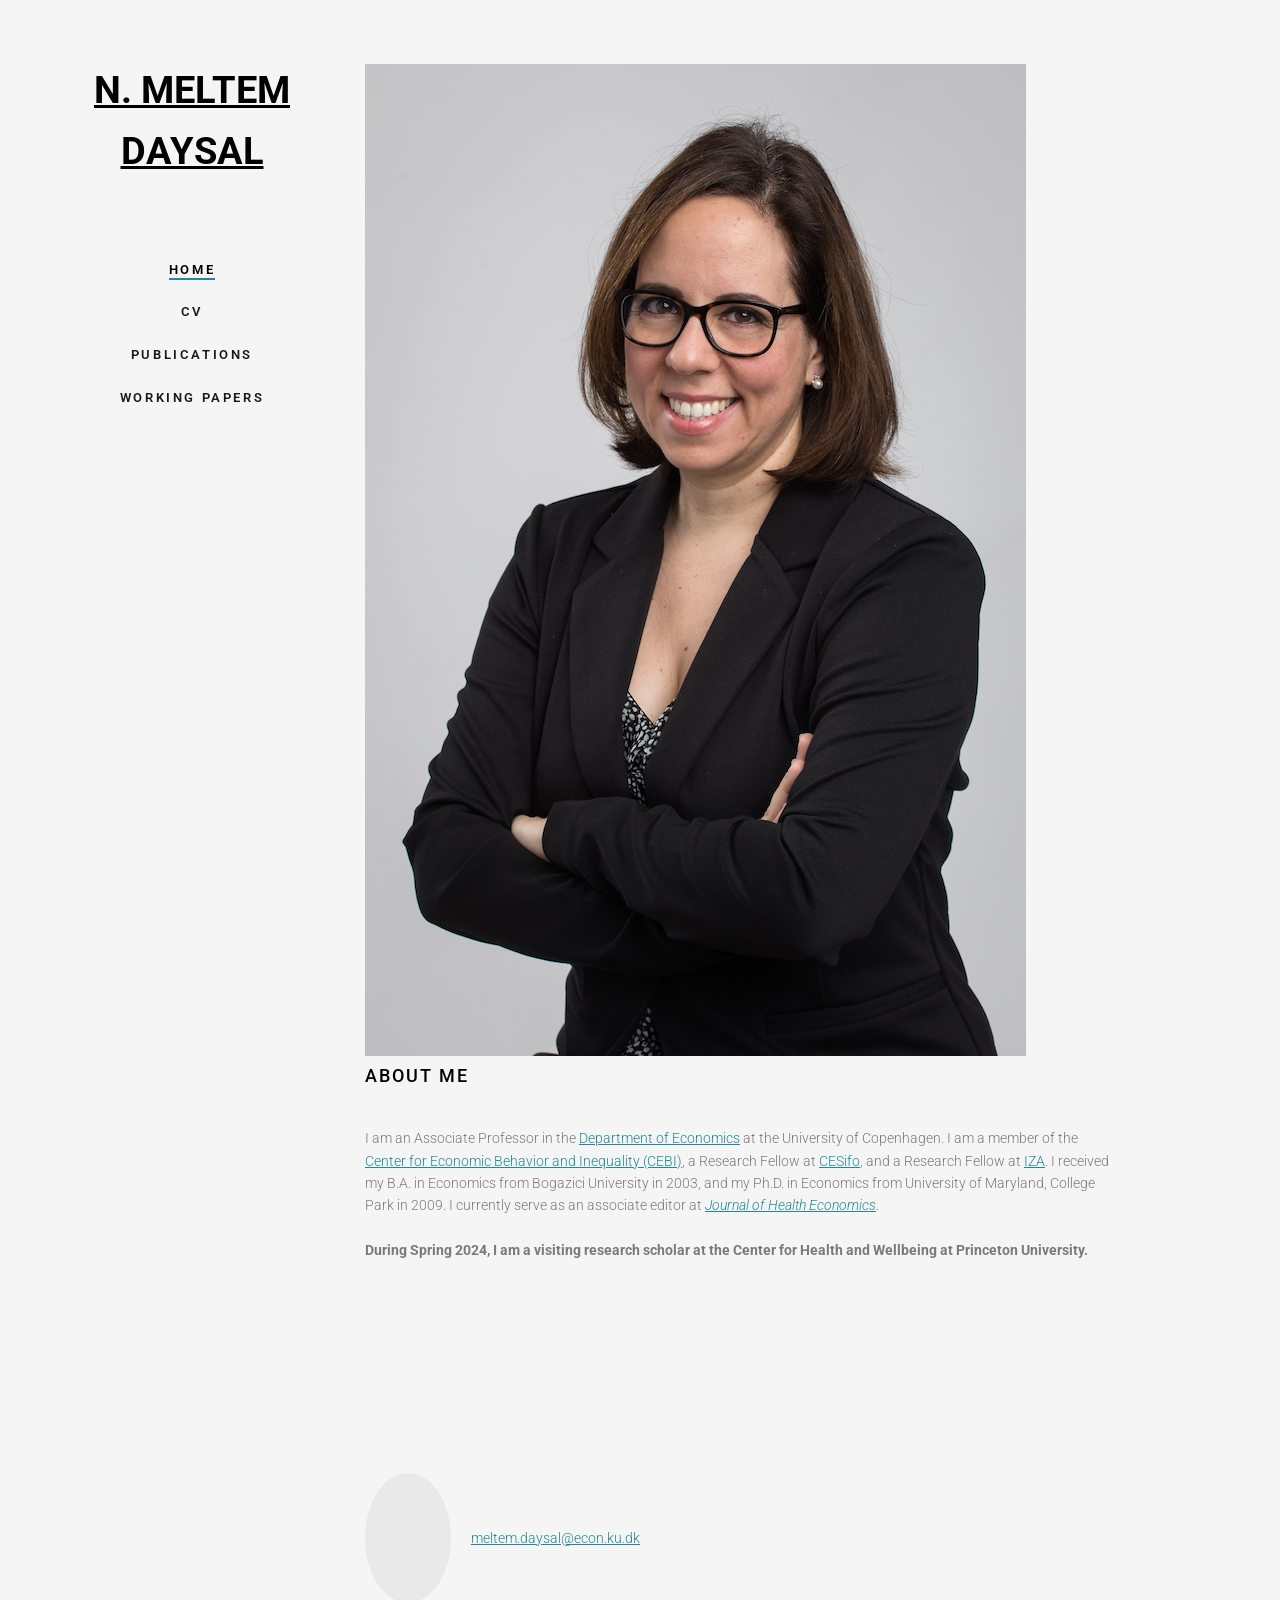
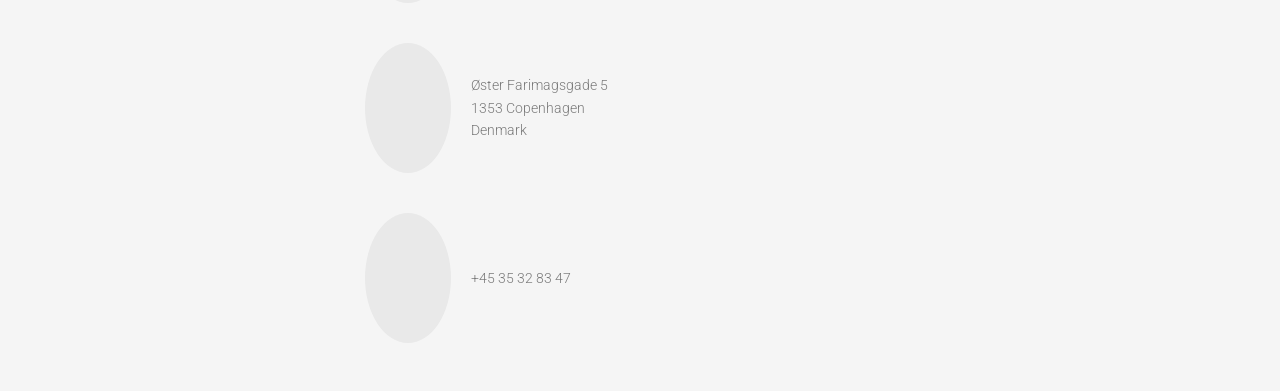
==== index.html @ d1cca8d6 "Initial move from JustHost" ====
<!DOCTYPE html>
<!--[if lt IE 7]>      <html class="no-js lt-ie9 lt-ie8 lt-ie7"> <![endif]-->
<!--[if IE 7]>         <html class="no-js lt-ie9 lt-ie8"> <![endif]-->
<!--[if IE 8]>         <html class="no-js lt-ie9"> <![endif]-->
<!--[if gt IE 8]><!--> <html class="no-js"> <!--<![endif]-->
	<head>
	<meta charset="utf-8">
	<meta http-equiv="X-UA-Compatible" content="IE=edge">
	<title>N. Meltem Daysal</title>
	<meta name="viewport" content="width=device-width, initial-scale=1">
	<meta name="description" content="The personal webpage of N. Meltem Daysal" />
	<meta name="keywords" content="" />
	<meta name="author" content="Mircea Trandafir based on the Marble theme developed by FreeHTML5.co" />
  	<!-- Facebook and Twitter integration -->
	<meta property="og:title" content=""/>
	<meta property="og:image" content=""/>
	<meta property="og:url" content=""/>
	<meta property="og:site_name" content=""/>
	<meta property="og:description" content=""/>
	<meta name="twitter:title" content="" />
	<meta name="twitter:image" content="" />
	<meta name="twitter:url" content="" />
	<meta name="twitter:card" content="" />

	<!-- Place favicon.ico and apple-touch-icon.png in the root directory -->
	<!-- <link rel="shortcut icon" href="favicon.ico"> -->

	<link href="https://fonts.googleapis.com/css?family=Roboto:100,300,400,500,700" rel="stylesheet">

	<!-- Animate.css -->
	<link rel="stylesheet" href="css/animate.css">
	<!-- Icomoon Icon Fonts-->
	<link rel="stylesheet" href="css/icomoon.css">
	<!-- Bootstrap  -->
	<link rel="stylesheet" href="css/bootstrap.css">
	<!-- Flexslider  -->
	<link rel="stylesheet" href="css/flexslider.css">
	<!-- Theme style  -->
	<link rel="stylesheet" href="css/style.css">

	<!-- Modernizr JS -->
	<script src="js/modernizr-2.6.2.min.js"></script>
	<!-- FOR IE9 below -->
	<!--[if lt IE 9]>
	<script src="js/respond.min.js"></script>
	<![endif]-->

  <!-- Fill in the page  -->

  <script type="text/javascript">
    function fill_in_text() {
      if (window.XMLHttpRequest)
      {
        // code for IE7+, Firefox, Chrome, Opera, Safari
        xmlhttp=new XMLHttpRequest();
      }
      else
       {
         // code for IE6, IE5
         xmlhttp=new ActiveXObject("Microsoft.XMLHTTP");
       }
      xmlhttp.open("GET","contents/index.xml",false);
      xmlhttp.send();
      xmlDoc=xmlhttp.responseXML;
      value=xmlDoc.getElementsByTagName("about_me")[0].textContent;
      value=value.trim();
      document.getElementById('about_me').innerHTML += '<p>' + value + '</p>';
      value=xmlDoc.getElementsByTagName("email")[0].textContent;
      value=value.trim();
      document.getElementById('email').innerHTML += '<a href="mailto:' + value +'">' + value + '</a>';
      value=xmlDoc.getElementsByTagName("address")[0].textContent;
      value=value.trim();
      document.getElementById('address').innerHTML += value;
      value=xmlDoc.getElementsByTagName("phone")[0].textContent;
      value=value.trim();
      document.getElementById('phone').innerHTML += value;
    }
    window.onload = fill_in_text;
  </script>

	</head>
	<body>
	<div id="fh5co-page">
		<a href="#" class="js-fh5co-nav-toggle fh5co-nav-toggle"><i></i></a>
		<aside id="fh5co-aside" role="complementary" class="border js-fullheight">

			<h1 id="fh5co-logo"><a href="index.html">N. Meltem Daysal</a></h1>
			<nav id="fh5co-main-menu" role="navigation">
				<ul>
          <li class="fh5co-active"><a href="index.html">Home</a></li>
          <li><a href="docs/CV.pdf" target="_blank">CV</a></li>
					<li><a href="publications.html">Publications</a></li>
          <li><a href="wp.html">Working Papers</a></li>
				</ul>
			</nav>

			<div class="fh5co-footer">
				<ul>
					<li><a href="https://scholar.google.com/citations?user=mBR_4egAAAAJ&hl=en" target="_blank"><i class="icon-google3"></i></a></li>
					<li><a href="https://twitter.com/meltemdaysal" target="_blank"><i class="icon-twitter2"></i></a></li>
          <li><a href="mailto:meltem.daysal@sam.sdu.dk" target="_blank"><i class="icon-mail4"></i></a></li>
				</ul>
			</div>

		</aside>

    <div id="fh5co-main">
			<div class="fh5co-narrow-content">
				<div class="row row-bottom-padded-md">
					<div class="col-md-4 animate-box" data-animate-effect="fadeInLeft">
						<img class="img-responsive" src="images/profile.jpg" alt="`N. Meltem Daysal">
					</div>
					<div class="col-md-8 animate-box" data-animate-effect="fadeInLeft">
						<h2 class="fh5co-heading">About me</h2>
            <div id="about_me"></div>
					</div>
				</div>
			</div>

      <div class="fh5co-more-contact">
				<div class="fh5co-narrow-content">
					<div class="row">
						<div class="col-md-4">
							<div class="fh5co-feature fh5co-feature-sm animate-box" data-animate-effect="fadeInLeft" style="display: flex; align-items: center;">
								<div class="fh5co-icon">
									<i class="icon-globe"></i>
								</div>
								<div class="fh5co-text">
									<div id="email" style="display: table-cell;vertical-align: middle;"></div>
								</div>
							</div>
						</div>
						<div class="col-md-4">
							<div class="fh5co-feature fh5co-feature-sm animate-box" data-animate-effect="fadeInLeft" style="display: flex; align-items: center;">
								<div class="fh5co-icon">
									<i class="icon-map"></i>
								</div>
								<div class="fh5co-text">
                  <div id="address" style="display: table-cell;vertical-align: middle;"></div>
								</div>
							</div>
						</div>
						<div class="col-md-4">
							<div class="fh5co-feature fh5co-feature-sm animate-box" data-animate-effect="fadeInLeft" style="display: flex; align-items: center;">
								<div class="fh5co-icon">
									<i class="icon-phone"></i>
								</div>
								<div class="fh5co-text">
									<div id="phone" style="display: table-cell;vertical-align: middle;"></div>
								</div>
							</div>
						</div>
					</div>
				</div>
			</div>

		</div>
	</div>

	<!-- jQuery -->
	<script src="js/jquery.min.js"></script>
	<!-- jQuery Easing -->
	<script src="js/jquery.easing.1.3.js"></script>
	<!-- Bootstrap -->
	<script src="js/bootstrap.min.js"></script>
	<!-- Waypoints -->
	<script src="js/jquery.waypoints.min.js"></script>
	<!-- Flexslider -->
	<script src="js/jquery.flexslider-min.js"></script>


	<!-- MAIN JS -->
	<script src="js/main.js"></script>

	</body>
</html>
---- css/style.css ----
@font-face {
  font-family: 'icomoon';
  src: url("../fonts/icomoon/icomoon.eot?srf3rx");
  src: url("../fonts/icomoon/icomoon.eot?srf3rx#iefix") format("embedded-opentype"), url("../fonts/icomoon/icomoon.ttf?srf3rx") format("truetype"), url("../fonts/icomoon/icomoon.woff?srf3rx") format("woff"), url("../fonts/icomoon/icomoon.svg?srf3rx#icomoon") format("svg");
  font-weight: normal;
  font-style: normal;
}
/* =======================================================
*
* 	Template Style
*	Edit this section
*
* ======================================================= */
body {
  font-family: "Roboto", Arial, sans-serif;
  font-weight: 300;
  font-size: 14px;
  line-height: 1.6;
  color: rgba(0, 0, 0, 0.5);
  background: whitesmoke;
}
@media screen and (max-width: 992px) {
  body {
    font-size: 16px;
  }
}

a {
  color: #228896;
  -webkit-transition: 0.5s;
  -o-transition: 0.5s;
  transition: 0.5s;
}
a:hover, a:active, a:focus {
  color: #228896;
  outline: none;
  text-decoration: none !important;
}

p {
  margin-bottom: 1.5em;
}

h1, h2, h3, h4, h5, h6 {
  color: #000;
  font-family: "Roboto", Arial, sans-serif;
  font-weight: 400;
  margin: 0 0 30px 0;
}

figure {
  margin-bottom: 2.5em;
  float: left;
  width: 100%;
}
figure figcaption {
  font-size: 16px;
  width: 80%;
  margin: 20px auto 0px auto;
  color: #b3b3b3;
  font-style: italic;
  font-family: "Roboto", Arial, sans-serif;
}
@media screen and (max-width: 480px) {
  figure figcaption {
    width: 100%;
  }
}

::-webkit-selection {
  color: #fff;
  background: #228896;
}

::-moz-selection {
  color: #fff;
  background: #228896;
}

::selection {
  color: #fff;
  background: #228896;
}

#fh5co-page {
  width: 80%;
  left: 10%;
  overflow: hidden;
  position: relative;
}

#fh5co-aside {
  padding-top: 60px;
  padding-bottom: 40px;
  width: 20%;
  position: fixed;
  bottom: 0;
  top: 0;
  left: 5%;
  overflow-y: scroll;
  z-index: 1001;
  -webkit-transition: 0.5s;
  -o-transition: 0.5s;
  transition: 0.5s;
}
@media screen and (max-width: 1200px) {
  #fh5co-aside {
    width: 30%;
  }
}
@media screen and (max-width: 768px) {
  #fh5co-aside {
    width: 270px;
    -moz-transform: translateX(-270px);
    -webkit-transform: translateX(-270px);
    -ms-transform: translateX(-270px);
    -o-transform: translateX(-270px);
    transform: translateX(-270px);
  }
}
#fh5co-aside #fh5co-logo {
  text-align: center;
  font-family: "Roboto", Arial, sans-serif;
  font-weight: 700;
  margin-bottom: 2em;
  text-transform: uppercase;
  font-size: 38px;
}
@media screen and (max-width: 768px) {
  #fh5co-aside #fh5co-logo {
    margin-bottom: 1em;
  }
}
#fh5co-aside #fh5co-logo a {
  color: #000;
}
#fh5co-aside #fh5co-logo a span {
  font-weight: 300;
  color: rgba(0, 0, 0, 0.5);
}
#fh5co-aside #fh5co-main-menu ul {
  text-align: center;
  margin: 0;
  padding: 0;
}
@media screen and (max-width: 768px) {
  #fh5co-aside #fh5co-main-menu ul {
    margin: 0 0 2em 0;
  }
}
#fh5co-aside #fh5co-main-menu ul li {
  margin: 0 0 20px 0;
  padding: 0;
  list-style: none;
}
#fh5co-aside #fh5co-main-menu ul li a {
  color: rgba(0, 0, 0, 0.9);
  text-decoration: none;
  letter-spacing: .1em;
  text-transform: uppercase;
  font-size: 13px;
  font-weight: 600;
  position: relative;
  padding: 10px 10px;
  letter-spacing: .2em;
  font-family: "Roboto", Arial, sans-serif;
  -webkit-transition: 0.3s;
  -o-transition: 0.3s;
  transition: 0.3s;
}
#fh5co-aside #fh5co-main-menu ul li a:after {
  content: "";
  position: absolute;
  height: 2px;
  bottom: 7px;
  left: 10px;
  right: 10px;
  background-color: #228896;
  visibility: hidden;
  -webkit-transform: scaleX(0);
  -moz-transform: scaleX(0);
  -ms-transform: scaleX(0);
  -o-transform: scaleX(0);
  transform: scaleX(0);
  -webkit-transition: all 0.3s cubic-bezier(0.175, 0.885, 0.32, 1.275);
  -moz-transition: all 0.3s cubic-bezier(0.175, 0.885, 0.32, 1.275);
  -ms-transition: all 0.3s cubic-bezier(0.175, 0.885, 0.32, 1.275);
  -o-transition: all 0.3s cubic-bezier(0.175, 0.885, 0.32, 1.275);
  transition: all 0.3s cubic-bezier(0.175, 0.885, 0.32, 1.275);
}
#fh5co-aside #fh5co-main-menu ul li a:hover {
  text-decoration: none;
  color: black;
}
#fh5co-aside #fh5co-main-menu ul li a:hover:after {
  visibility: visible;
  -webkit-transform: scaleX(1);
  -moz-transform: scaleX(1);
  -ms-transform: scaleX(1);
  -o-transform: scaleX(1);
  transform: scaleX(1);
}
#fh5co-aside #fh5co-main-menu ul li.fh5co-active a {
  color: black;
}
#fh5co-aside #fh5co-main-menu ul li.fh5co-active a:after {
  visibility: visible;
  -webkit-transform: scaleX(1);
  -moz-transform: scaleX(1);
  -ms-transform: scaleX(1);
  -o-transform: scaleX(1);
  transform: scaleX(1);
}
#fh5co-aside .fh5co-footer {
  position: absolute;
  bottom: 40px;
  font-size: 14px;
  text-align: center;
  width: 100%;
  font-weight: 400;
  color: rgba(0, 0, 0, 0.6);
  padding: 0 20px;
}
@media screen and (max-width: 768px) {
  #fh5co-aside .fh5co-footer {
    position: relative;
    bottom: 0;
  }
}
#fh5co-aside .fh5co-footer span {
  display: block;
}
#fh5co-aside .fh5co-footer ul {
  padding: 0;
  margin: 0;
  text-align: center;
}
#fh5co-aside .fh5co-footer ul li {
  padding: 0;
  margin: 0;
  display: inline;
  list-style: none;
}
#fh5co-aside .fh5co-footer ul li a {
  color: rgba(0, 0, 0, 0.7);
  padding: 4px;
}
#fh5co-aside .fh5co-footer ul li a:hover, #fh5co-aside .fh5co-footer ul li a:active, #fh5co-aside .fh5co-footer ul li a:focus {
  text-decoration: none;
  outline: none;
  color: #228896;
}

#fh5co-main {
  width: 80%;
  float: right;
  -webkit-transition: 0.5s;
  -o-transition: 0.5s;
  transition: 0.5s;
}
@media screen and (max-width: 1200px) {
  #fh5co-main {
    width: 70%;
  }
}
@media screen and (max-width: 768px) {
  #fh5co-main {
    width: 100%;
  }
}
#fh5co-main .fh5co-narrow-content {
  position: relative;
  width: 93%;
  margin: 0 auto;
  padding: 4em 0;
  clear: both;
}
@media screen and (max-width: 768px) {
  #fh5co-main .fh5co-narrow-content {
    width: 100%;
    padding: 4em 1em;
  }
}

#fh5co-hero {
  min-height: 500px;
  background: #fff url(../images/loader.gif) no-repeat center center;
  width: 100%;
  float: left;
  clear: both;
}
#fh5co-hero .btn {
  font-size: 24px;
}
#fh5co-hero .btn.btn-primary {
  padding: 14px 30px !important;
}
#fh5co-hero .flexslider {
  border: none;
  z-index: 1;
  margin-bottom: 0;
}
#fh5co-hero .flexslider .slides {
  position: relative;
  overflow: hidden;
}
#fh5co-hero .flexslider .slides .overlay {
  position: absolute;
  top: 0;
  bottom: 0;
  left: 0;
  right: 0;
  content: '';
  background: rgba(0, 0, 0, 0.3);
}
#fh5co-hero .flexslider .slides li {
  background-repeat: no-repeat;
  background-size: cover;
  background-position: bottom center;
  min-height: 500px;
  position: relative;
}
#fh5co-hero .flexslider .flex-control-nav {
  bottom: 20px;
  z-index: 1000;
  right: 20px;
  float: right;
  width: auto;
}
#fh5co-hero .flexslider .flex-control-nav li {
  display: block;
  margin-bottom: 10px;
}
#fh5co-hero .flexslider .flex-control-nav li a {
  background: rgba(255, 255, 255, 0.2);
  box-shadow: none;
  width: 12px;
  height: 12px;
  cursor: pointer;
}
#fh5co-hero .flexslider .flex-control-nav li a.flex-active {
  cursor: pointer;
  background: transparent;
  border: 2px solid #228896;
}
#fh5co-hero .flexslider .flex-direction-nav {
  display: none;
}
#fh5co-hero .flexslider .slider-text {
  display: table;
  opacity: 0;
  min-height: 500px;
  z-index: 9;
}
#fh5co-hero .flexslider .slider-text > .slider-text-inner {
  display: table-cell;
  vertical-align: middle;
  min-height: 700px;
  padding: 2em;
}
@media screen and (max-width: 768px) {
  #fh5co-hero .flexslider .slider-text > .slider-text-inner {
    text-align: center;
  }
}
#fh5co-hero .flexslider .slider-text > .slider-text-inner h1, #fh5co-hero .flexslider .slider-text > .slider-text-inner h2 {
  margin: 0;
  padding: 0;
  color: white;
  font-family: "Roboto", Arial, sans-serif;
}
#fh5co-hero .flexslider .slider-text > .slider-text-inner h1 {
  margin-bottom: 20px;
  font-size: 45px;
  line-height: 1.3;
  font-weight: 100;
  font-family: "Roboto", Arial, sans-serif;
}
@media screen and (max-width: 768px) {
  #fh5co-hero .flexslider .slider-text > .slider-text-inner h1 {
    font-size: 28px;
  }
}
#fh5co-hero .flexslider .slider-text > .slider-text-inner h2 {
  font-size: 18px;
  line-height: 1.5;
  margin-bottom: 30px;
  font-weight: 300;
}
#fh5co-hero .flexslider .slider-text > .slider-text-inner h2 a {
  color: rgba(34, 136, 150, 0.8);
  border-bottom: 1px solid rgba(34, 136, 150, 0.7);
}
#fh5co-hero .flexslider .slider-text > .slider-text-inner .heading-section {
  font-size: 50px;
}
@media screen and (max-width: 768px) {
  #fh5co-hero .flexslider .slider-text > .slider-text-inner .heading-section {
    font-size: 30px;
  }
}
#fh5co-hero .flexslider .slider-text > .slider-text-inner s
.fh5co-lead {
  font-size: 20px;
  color: #fff;
}
#fh5co-hero .flexslider .slider-text > .slider-text-inner s
.fh5co-lead .icon-heart {
  color: #d9534f;
}
#fh5co-hero .flexslider .slider-text > .slider-text-inner .btn {
  font-size: 12px;
  text-transform: uppercase;
  letter-spacing: 2px;
  color: #fff;
  padding: 22px 30px !important;
  border: none;
  font-weight: 500;
}
#fh5co-hero .flexslider .slider-text > .slider-text-inner .btn.btn-learn {
  background: #fff;
  color: #000;
}
#fh5co-hero .flexslider .slider-text > .slider-text-inner .btn.btn-learn:hover {
  color: #fff;
}
@media screen and (max-width: 768px) {
  #fh5co-hero .flexslider .slider-text > .slider-text-inner .btn {
    width: 100%;
  }
}

.fh5co-bg-color {
  width: 100%;
  float: left;
  background: #fff;
}

body.offcanvas {
  overflow-x: hidden;
}
body.offcanvas #fh5co-aside {
  -moz-transform: translateX(0);
  -webkit-transform: translateX(0);
  -ms-transform: translateX(0);
  -o-transform: translateX(0);
  transform: translateX(0);
  width: 270px;
  background: #fff;
  z-index: 999;
  position: fixed;
}
body.offcanvas #fh5co-main, body.offcanvas .fh5co-nav-toggle {
  top: 0;
  -moz-transform: translateX(270px);
  -webkit-transform: translateX(270px);
  -ms-transform: translateX(270px);
  -o-transform: translateX(270px);
  transform: translateX(270px);
}

.fh5co-services {
  margin-top: 5px;
}
.fh5co-services ul {
  list-style: none;
  padding: 0;
  margin: 0;
}

.blog-entry {
  width: 100%;
  float: left;
  background: #fff;
}
@media screen and (max-width: 768px) {
  .blog-entry {
    margin-bottom: 30px;
  }
}
.blog-entry .blog-img {
  width: 100%;
  float: left;
  overflow: hidden;
  position: relative;
  z-index: 1;
  margin-bottom: 25px;
}
.blog-entry .blog-img img {
  position: relative;
  max-width: 100%;
  -webkit-transform: scale(1.2);
  -moz-transform: scale(1.2);
  -ms-transform: scale(1.2);
  -o-transform: scale(1.2);
  transform: scale(1.2);
  -webkit-transition: 0.9s;
  -o-transition: 0.9s;
  transition: 0.9s;
}
.blog-entry .desc {
  padding: 25px;
}
.blog-entry .desc h3 {
  font-size: 15px;
  text-transform: uppercase;
  margin-bottom: 10px;
  letter-spacing: 1px;
  line-height: auto;
}
.blog-entry .desc h3 a {
  color: #000;
  text-decoration: none;
}
.blog-entry .desc span {
  display: block;
  margin-bottom: 20px;
  font-size: 11px;
  text-transform: uppercase;
  letter-spacing: 1px;
  color: rgba(0, 0, 0, 0.4) !important;
}
.blog-entry .desc span small i {
  color: #e6e6e6;
}
.blog-entry .desc .lead {
  font-size: 11px;
  text-transform: uppercase;
  letter-spacing: 2px;
  color: #000;
}
.blog-entry:hover .blog-img img {
  -webkit-transform: scale(1);
  -moz-transform: scale(1);
  -ms-transform: scale(1);
  -o-transform: scale(1);
  transform: scale(1);
}

.work {
  background-size: cover;
  background-position: center center;
  background-repeat: no-repeat;
  position: relative;
  height: 270px;
  width: 100%;
  display: table;
  overflow: hidden;
}
@media screen and (max-width: 768px) {
  .work {
    height: 400px;
  }
}
@media screen and (max-width: 480px) {
  .work {
    height: 270px;
  }
}
.work .desc {
  display: table-cell;
  vertical-align: middle;
  height: 270px;
  background: #fff;
  opacity: 0;
  -webkit-transition: 0.3s;
  -o-transition: 0.3s;
  transition: 0.3s;
}
.work .desc h3 {
  font-size: 14px;
  -webkit-transition: -webkit-transform 0.3s, opacity 0.3s;
  transition: transform 0.3s, opacity 0.3s;
  -webkit-transform: translate3d(0, -15px, 0);
  transform: translate3d(0, -15px, 0);
}
.work .desc span {
  display: block;
  color: #999999;
  font-size: 12px;
  -webkit-transition: -webkit-transform 0.3s, opacity 0.3s;
  transition: transform 0.3s, opacity 0.3s;
  -webkit-transform: translate3d(0, 15px, 0);
  transform: translate3d(0, 15px, 0);
}
@media screen and (max-width: 768px) {
  .work .desc {
    opacity: 1;
    background: transparent !important;
  }
  .work .desc h3 {
    -webkit-transform: translate3d(0, 0, 0);
    transform: translate3d(0, 0, 0);
    color: #fff;
  }
  .work .desc span {
    -webkit-transform: translate3d(0, 0, 0);
    transform: translate3d(0, 0, 0);
  }
}
.work:hover .desc {
  opacity: 1;
}
.work:hover .desc h3 {
  -webkit-transform: translate3d(0, 0, 0);
  transform: translate3d(0, 0, 0);
}
.work:hover .desc span {
  -webkit-transform: translate3d(0, 0, 0);
  transform: translate3d(0, 0, 0);
}

.fh5co-lead {
  font-size: 18px;
  line-height: 1.5;
}

.fh5co-heading-colored {
  color: #228896;
  font-size: 30px;
}

.fh5co-cards {
  padding: 1em 0;
  background: #e6e6e6;
}
@media screen and (max-width: 768px) {
  .fh5co-cards {
    padding: 1em 0;
  }
}
.fh5co-cards .fh5co-flex-wrap {
  display: -webkit-box;
  display: -moz-box;
  display: -ms-flexbox;
  display: -webkit-flex;
  display: flex;
  flex-wrap: wrap;
  -webkit-flex-wrap: wrap;
  -moz-flex-wrap: wrap;
}
.fh5co-cards .fh5co-flex-wrap > div {
  width: 49.5%;
  margin-right: 1%;
  background: #fff;
  padding: 30px;
  margin-bottom: 10px;
}
.fh5co-cards .fh5co-flex-wrap > div:nth-of-type(1) {
  float: left;
}
.fh5co-cards .fh5co-flex-wrap > div:nth-of-type(2) {
  float: right;
  margin-right: 0%;
}
@media screen and (max-width: 992px) {
  .fh5co-cards .fh5co-flex-wrap > div {
    width: 100%;
    margin-right: 0;
  }
}
.fh5co-cards .fh5co-flex-wrap .fh5co-card p:last-child {
  margin-bottom: 0;
}
.fh5co-cards .fh5co-flex-wrap .fh5co-card h5 {
  text-transform: uppercase;
  font-size: 12px;
  letter-spacing: .2em;
  padding: 4px 8px;
  background: #ebebeb;
  display: -moz-inline-stack;
  display: inline-block;
  zoom: 1;
  *display: inline;
}

.fh5co-counter .fh5co-number {
  font-size: 100px;
  color: #228896;
  font-weight: 400;
  margin: 0;
  padding: 0;
  line-height: .7;
}
.fh5co-counter .fh5co-number.fh5co-left {
  float: left;
  width: 30%;
}
@media screen and (max-width: 768px) {
  .fh5co-counter .fh5co-number.fh5co-left {
    width: 100%;
    line-height: 1.2;
  }
}
.fh5co-counter .fh5co-text {
  float: right;
  text-align: left;
  width: 70%;
}
@media screen and (max-width: 768px) {
  .fh5co-counter .fh5co-text {
    width: 100%;
    text-align: center;
  }
}
.fh5co-counter .fh5co-text h3 {
  margin: 0;
  padding: 0;
  position: relative;
}
.fh5co-counter .fh5co-text h3.border-bottom:after {
  content: "";
  width: 50px;
}

.fh5co-social {
  padding: 0;
  margin: 0;
  text-align: center;
}
.fh5co-social li {
  padding: 0;
  margin: 0;
  list-style: none;
  display: -moz-inline-stack;
  display: inline-block;
  zoom: 1;
  *display: inline;
}
.fh5co-social li a {
  font-size: 22px;
  color: #000;
  padding: 10px;
  display: -moz-inline-stack;
  display: inline-block;
  zoom: 1;
  *display: inline;
  -webkit-border-radius: 7px;
  -moz-border-radius: 7px;
  -ms-border-radius: 7px;
  border-radius: 7px;
}
@media screen and (max-width: 768px) {
  .fh5co-social li a {
    padding: 10px 8px;
  }
}
.fh5co-social li a:hover {
  color: #228896;
}
.fh5co-social li a:hover, .fh5co-social li a:active, .fh5co-social li a:focus {
  outline: none;
  text-decoration: none;
  color: #228896;
}

#map {
  width: 100%;
  height: 700px;
}
@media screen and (max-width: 768px) {
  #map {
    height: 200px;
  }
}

.fh5co-more-contact {
  background: #fafafa;
  background: rgba(0, 0, 0, 0.55); /* <<<---- */
  background: whitesmoke;
}

.fh5co-feature {
  text-align: left;
  width: 100%;
  float: left;
  margin-bottom: 40px;
  position: relative;
}
.fh5co-feature .fh5co-icon {
  padding-top: 30px;
  left: 0;
  width: 100px;
  height: 100px;
  display: table;
  text-align: center;
  background: rgba(0, 0, 0, 0.05);
  -webkit-border-radius: 50%;
  -moz-border-radius: 50%;
  -ms-border-radius: 50%;
  border-radius: 50%;
}
.fh5co-feature .fh5co-icon i {
  margin-top: 30px;
  color: #228896;
  font-size: 40px;
  height: 100px;
}
@media screen and (max-width: 1200px) {
  .fh5co-feature .fh5co-icon i {
    font-size: 40px;
  }
}
.fh5co-feature .fh5co-text {
  padding-left: 20px;
  width: 100%;
  align-items: center;
}
.fh5co-feature .fh5co-text h2, .fh5co-feature .fh5co-text h3 {
  margin: 0;
  padding: 0;
}
.fh5co-feature .fh5co-text h3 {
  font-weight: 500;
  margin-bottom: 20px;
  color: rgba(0, 0, 0, 0.8);
  font-size: 14px;
  letter-spacing: .2em;
  text-transform: uppercase;
}
.fh5co-feature.fh5co-feature-sm .fh5co-text {
  /* margin-top: 30px; */
  display: table;
}
.fh5co-feature.fh5co-feature-sm .fh5co-icon i {
  color: #228896;
  font-size: 40px;
}
@media screen and (max-width: 1200px) {
  .fh5co-feature.fh5co-feature-sm .fh5co-icon i {
    font-size: 28px;
  }
}

.fh5co-heading {
  font-size: 18px;
  margin-bottom: 2em;
  font-weight: 500;
  text-transform: uppercase;
  letter-spacing: 2px;
}
.fh5co-heading.fh5co-light {
  color: #fff;
}
.fh5co-heading span {
  display: block;
}
@media screen and (max-width: 768px) {
  .fh5co-heading {
    margin-bottom: 1em;
  }
}

.btn {
  margin-right: 4px;
  margin-bottom: 4px;
  font-family: "Roboto", Arial, sans-serif;
  font-size: 18px;
  font-weight: 400;
  text-transform: uppercase;
  letter-spacing: 1px;
  -webkit-border-radius: 0px;
  -moz-border-radius: 0px;
  -ms-border-radius: 0px;
  border-radius: 0px;
  -webkit-transition: 0.5s;
  -o-transition: 0.5s;
  transition: 0.5s;
  padding: 8px 20px !important;
}
.btn.btn-sm {
  padding: 4px 15px !important;
}
.btn.btn-md {
  padding: 8px 20px !important;
}
.btn.btn-lg {
  padding: 18px 36px !important;
}
.btn:hover, .btn:active, .btn:focus {
  box-shadow: none !important;
  outline: none !important;
}

.btn-primary {
  background: #228896;
  color: #fff;
  border: 2px solid #228896;
}
.btn-primary:hover, .btn-primary:focus, .btn-primary:active {
  background: #279bab !important;
  border-color: #279bab !important;
}
.btn-primary.btn-outline {
  background: transparent;
  color: #228896;
  border: 2px solid #228896;
}
.btn-primary.btn-outline:hover, .btn-primary.btn-outline:focus, .btn-primary.btn-outline:active {
  background: #228896;
  color: #fff;
}

.btn-success {
  background: #5cb85c;
  color: #fff;
  border: 2px solid #5cb85c;
}
.btn-success:hover, .btn-success:focus, .btn-success:active {
  background: #4cae4c !important;
  border-color: #4cae4c !important;
}
.btn-success.btn-outline {
  background: transparent;
  color: #5cb85c;
  border: 2px solid #5cb85c;
}
.btn-success.btn-outline:hover, .btn-success.btn-outline:focus, .btn-success.btn-outline:active {
  background: #5cb85c;
  color: #fff;
}

.btn-info {
  background: #5bc0de;
  color: #fff;
  border: 2px solid #5bc0de;
}
.btn-info:hover, .btn-info:focus, .btn-info:active {
  background: #46b8da !important;
  border-color: #46b8da !important;
}
.btn-info.btn-outline {
  background: transparent;
  color: #5bc0de;
  border: 2px solid #5bc0de;
}
.btn-info.btn-outline:hover, .btn-info.btn-outline:focus, .btn-info.btn-outline:active {
  background: #5bc0de;
  color: #fff;
}

.btn-warning {
  background: #f0ad4e;
  color: #fff;
  border: 2px solid #f0ad4e;
}
.btn-warning:hover, .btn-warning:focus, .btn-warning:active {
  background: #eea236 !important;
  border-color: #eea236 !important;
}
.btn-warning.btn-outline {
  background: transparent;
  color: #f0ad4e;
  border: 2px solid #f0ad4e;
}
.btn-warning.btn-outline:hover, .btn-warning.btn-outline:focus, .btn-warning.btn-outline:active {
  background: #f0ad4e;
  color: #fff;
}

.btn-danger {
  background: #d9534f;
  color: #fff;
  border: 2px solid #d9534f;
}
.btn-danger:hover, .btn-danger:focus, .btn-danger:active {
  background: #d43f3a !important;
  border-color: #d43f3a !important;
}
.btn-danger.btn-outline {
  background: transparent;
  color: #d9534f;
  border: 2px solid #d9534f;
}
.btn-danger.btn-outline:hover, .btn-danger.btn-outline:focus, .btn-danger.btn-outline:active {
  background: #d9534f;
  color: #fff;
}

.btn-outline {
  background: none;
  border: 2px solid gray;
  font-size: 16px;
  -webkit-transition: 0.3s;
  -o-transition: 0.3s;
  transition: 0.3s;
}
.btn-outline:hover, .btn-outline:focus, .btn-outline:active {
  box-shadow: none;
}

.form-control {
  -webkit-appearance: none;
  -moz-appearance: none;
  appearance: none;
  box-shadow: none;
  background: transparent;
  border: 2px solid rgba(0, 0, 0, 0.1);
  height: 54px;
  font-size: 18px;
  font-weight: 300;
  -webkit-border-radius: 7px;
  -moz-border-radius: 7px;
  -ms-border-radius: 7px;
  border-radius: 7px;
}
.form-control:active, .form-control:focus {
  outline: none;
  box-shadow: none;
  border-color: #228896;
}

#message {
  height: 130px;
}

.fh5co-nav-toggle {
  cursor: pointer;
  text-decoration: none;
}
.fh5co-nav-toggle.active i::before, .fh5co-nav-toggle.active i::after {
  background: #000;
}
.fh5co-nav-toggle.dark.active i::before, .fh5co-nav-toggle.dark.active i::after {
  background: #000;
}
.fh5co-nav-toggle:hover, .fh5co-nav-toggle:focus, .fh5co-nav-toggle:active {
  outline: none;
  border-bottom: none !important;
}
.fh5co-nav-toggle i {
  position: relative;
  display: -moz-inline-stack;
  display: inline-block;
  zoom: 1;
  *display: inline;
  width: 30px;
  height: 2px;
  color: #000;
  font: bold 14px/.4 Helvetica;
  text-transform: uppercase;
  text-indent: -55px;
  background: #000;
  transition: all .2s ease-out;
}
.fh5co-nav-toggle i::before, .fh5co-nav-toggle i::after {
  content: '';
  width: 30px;
  height: 2px;
  background: #000;
  position: absolute;
  left: 0;
  -webkit-transition: 0.2s;
  -o-transition: 0.2s;
  transition: 0.2s;
}
.fh5co-nav-toggle.dark i {
  position: relative;
  color: #000;
  background: #000;
  transition: all .2s ease-out;
}
.fh5co-nav-toggle.dark i::before, .fh5co-nav-toggle.dark i::after {
  background: #000;
  -webkit-transition: 0.2s;
  -o-transition: 0.2s;
  transition: 0.2s;
}

.fh5co-nav-toggle i::before {
  top: -7px;
}

.fh5co-nav-toggle i::after {
  bottom: -7px;
}

.fh5co-nav-toggle:hover i::before {
  top: -10px;
}

.fh5co-nav-toggle:hover i::after {
  bottom: -10px;
}

.fh5co-nav-toggle.active i {
  background: transparent;
}

.fh5co-nav-toggle.active i::before {
  top: 0;
  -webkit-transform: rotateZ(45deg);
  -moz-transform: rotateZ(45deg);
  -ms-transform: rotateZ(45deg);
  -o-transform: rotateZ(45deg);
  transform: rotateZ(45deg);
}

.fh5co-nav-toggle.active i::after {
  bottom: 0;
  -webkit-transform: rotateZ(-45deg);
  -moz-transform: rotateZ(-45deg);
  -ms-transform: rotateZ(-45deg);
  -o-transform: rotateZ(-45deg);
  transform: rotateZ(-45deg);
}

.fh5co-nav-toggle {
  position: fixed;
  left: 0;
  top: 0px;
  z-index: 9999;
  cursor: pointer;
  opacity: 1;
  visibility: hidden;
  padding: 20px;
  -webkit-transition: 0.5s;
  -o-transition: 0.5s;
  transition: 0.5s;
}
@media screen and (max-width: 768px) {
  .fh5co-nav-toggle {
    opacity: 1;
    visibility: visible;
  }
}

@media screen and (max-width: 480px) {
  .col-xxs-12 {
    float: none;
    width: 100%;
  }
}

.row-bottom-padded-lg {
  padding-bottom: 7em;
}
@media screen and (max-width: 768px) {
  .row-bottom-padded-lg {
    padding-bottom: 1em;
  }
}

.row-bottom-padded-md {
  padding-bottom: 4em;
}
@media screen and (max-width: 768px) {
  .row-bottom-padded-md {
    padding-bottom: 1em;
  }
}

.row-bottom-padded-sm {
  padding-bottom: 1em;
}
@media screen and (max-width: 768px) {
  .row-bottom-padded-sm {
    padding-bottom: 1em;
  }
}

.col-padding {
  padding: 10px !important;
}

.js .animate-box {
  opacity: 0;
}

/*# sourceMappingURL=style.css.map */

.js-loading *,
.js-loading *:before,
.js-loading *:after {
  animation-play-state: paused !important;
}
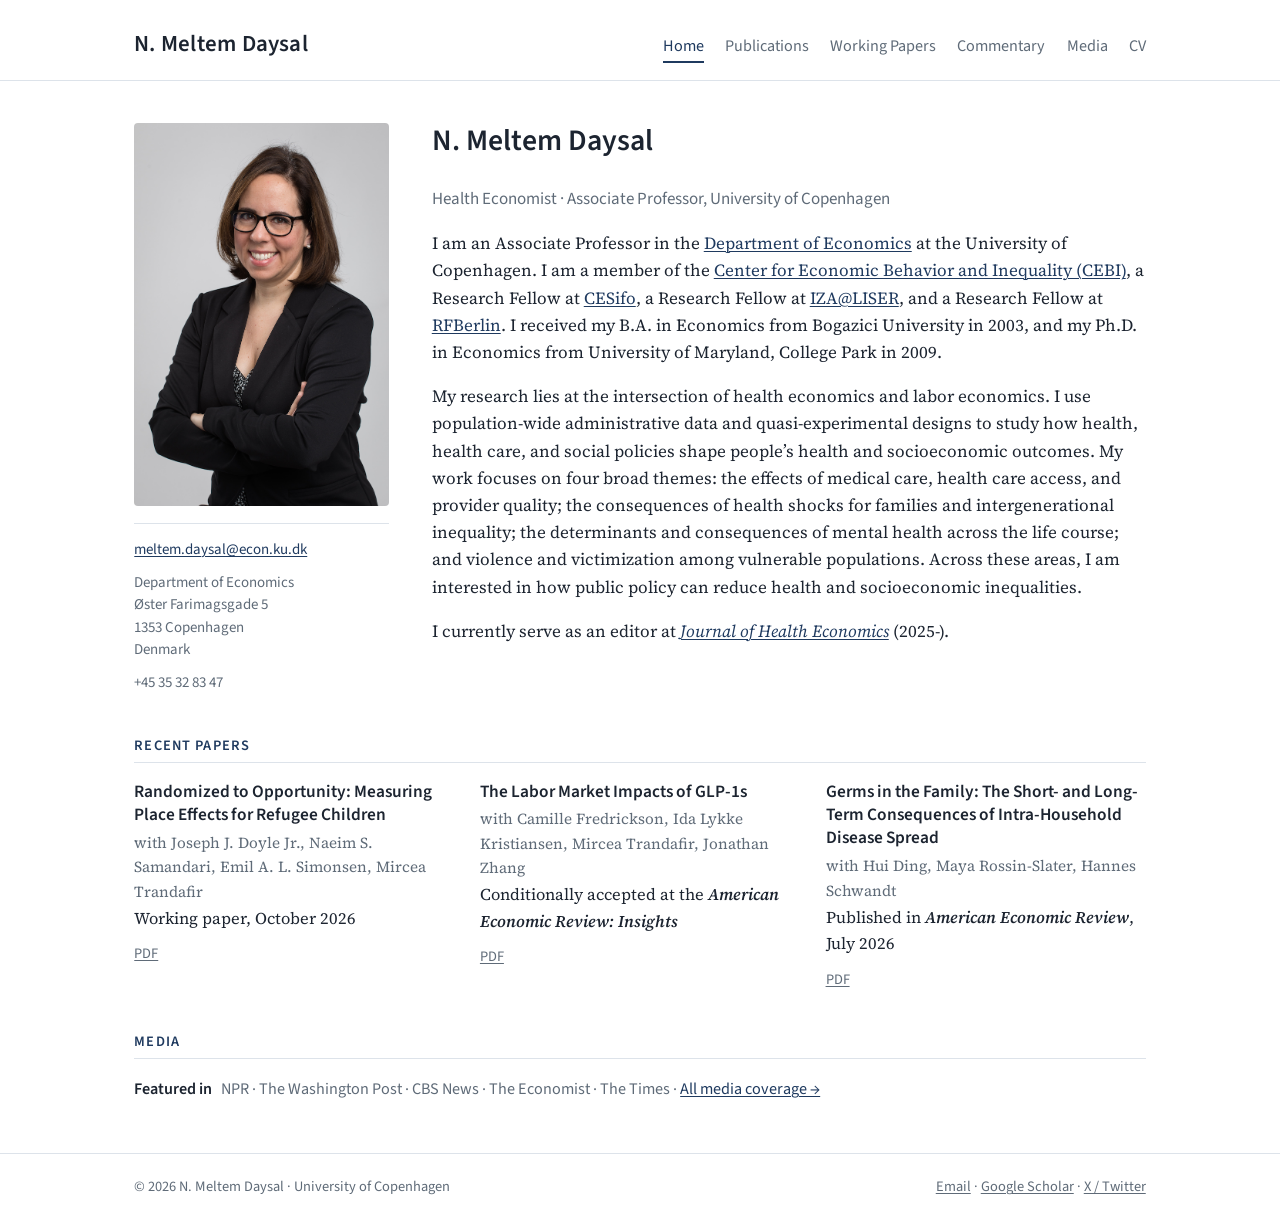
==== commit e30b2a14: "Redesign site; add Media and Commentary pages; update CV - New layout and stylesheet (css/site.css, " ====
--- a/index.html
+++ b/index.html
@@ -1,177 +1,39 @@
+<!DOCTYPE html>
+<html lang="en">
+<head>
+  <meta charset="utf-8">
+  <meta name="viewport" content="width=device-width, initial-scale=1">
+  <title>N. Meltem Daysal</title>
+  <meta name="description" content="N. Meltem Daysal, Associate Professor of Economics at the University of Copenhagen. Research in health and labor economics.">
+  <meta name="author" content="N. Meltem Daysal">
+  <link rel="preconnect" href="https://fonts.googleapis.com">
+  <link rel="preconnect" href="https://fonts.gstatic.com" crossorigin>
+  <link href="https://fonts.googleapis.com/css2?family=Source+Sans+3:wght@400;600&family=Source+Serif+4:ital,opsz,wght@0,8..60,400;0,8..60,600;1,8..60,400;1,8..60,600&display=swap" rel="stylesheet">
+  <link rel="stylesheet" href="css/site.css?v=5">
+  <script src="js/site.js?v=5" defer></script>
+</head>
+<body data-page="home">
+  <header class="site-header" id="site-header"></header>
+  <main>
+    <div class="wrap">
+      <section class="profile">
+        <div class="profile-side">
+          <img src="images/profile.jpg" alt="Portrait of N. Meltem Daysal" width="661" height="992">
+          <address class="contact" id="contact"></address>
+        </div>
+        <div>
+          <h1>N. Meltem Daysal</h1>
+          <p class="role">Health Economist · Associate Professor, University of Copenhagen</p>
+          <div class="bio" id="about"></div>
+        </div>
+      </section>
 
-<!DOCTYPE html>
-<!--[if lt IE 7]>      <html class="no-js lt-ie9 lt-ie8 lt-ie7"> <![endif]-->
-<!--[if IE 7]>         <html class="no-js lt-ie9 lt-ie8"> <![endif]-->
-<!--[if IE 8]>         <html class="no-js lt-ie9"> <![endif]-->
-<!--[if gt IE 8]><!--> <html class="no-js"> <!--<![endif]-->
-	<head>
-	<meta charset="utf-8">
-	<meta http-equiv="X-UA-Compatible" content="IE=edge">
-	<title>N. Meltem Daysal</title>
-	<meta name="viewport" content="width=device-width, initial-scale=1">
-	<meta name="description" content="The personal webpage of N. Meltem Daysal" />
-	<meta name="keywords" content="" />
-	<meta name="author" content="Mircea Trandafir based on the Marble theme developed by FreeHTML5.co" />
-  	<!-- Facebook and Twitter integration -->
-	<meta property="og:title" content=""/>
-	<meta property="og:image" content=""/>
-	<meta property="og:url" content=""/>
-	<meta property="og:site_name" content=""/>
-	<meta property="og:description" content=""/>
-	<meta name="twitter:title" content="" />
-	<meta name="twitter:image" content="" />
-	<meta name="twitter:url" content="" />
-	<meta name="twitter:card" content="" />
-
-	<!-- Place favicon.ico and apple-touch-icon.png in the root directory -->
-	<!-- <link rel="shortcut icon" href="favicon.ico"> -->
-
-	<link href="https://fonts.googleapis.com/css?family=Roboto:100,300,400,500,700" rel="stylesheet">
-
-	<!-- Animate.css -->
-	<link rel="stylesheet" href="css/animate.css">
-	<!-- Icomoon Icon Fonts-->
-	<link rel="stylesheet" href="css/icomoon.css">
-	<!-- Bootstrap  -->
-	<link rel="stylesheet" href="css/bootstrap.css">
-	<!-- Flexslider  -->
-	<link rel="stylesheet" href="css/flexslider.css">
-	<!-- Theme style  -->
-	<link rel="stylesheet" href="css/style.css">
-
-	<!-- Modernizr JS -->
-	<script src="js/modernizr-2.6.2.min.js"></script>
-	<!-- FOR IE9 below -->
-	<!--[if lt IE 9]>
-	<script src="js/respond.min.js"></script>
-	<![endif]-->
-
-  <!-- Fill in the page  -->
-
-  <script type="text/javascript">
-    function fill_in_text() {
-      if (window.XMLHttpRequest)
-      {
-        // code for IE7+, Firefox, Chrome, Opera, Safari
-        xmlhttp=new XMLHttpRequest();
-      }
-      else
-       {
-         // code for IE6, IE5
-         xmlhttp=new ActiveXObject("Microsoft.XMLHTTP");
-       }
-      xmlhttp.open("GET","contents/index.xml",false);
-      xmlhttp.send();
-      xmlDoc=xmlhttp.responseXML;
-      value=xmlDoc.getElementsByTagName("about_me")[0].textContent;
-      value=value.trim();
-      document.getElementById('about_me').innerHTML += '<p>' + value + '</p>';
-      value=xmlDoc.getElementsByTagName("email")[0].textContent;
-      value=value.trim();
-      document.getElementById('email').innerHTML += '<a href="mailto:' + value +'">' + value + '</a>';
-      value=xmlDoc.getElementsByTagName("address")[0].textContent;
-      value=value.trim();
-      document.getElementById('address').innerHTML += value;
-      value=xmlDoc.getElementsByTagName("phone")[0].textContent;
-      value=value.trim();
-      document.getElementById('phone').innerHTML += value;
-    }
-    window.onload = fill_in_text;
-  </script>
-
-	</head>
-	<body>
-	<div id="fh5co-page">
-		<a href="#" class="js-fh5co-nav-toggle fh5co-nav-toggle"><i></i></a>
-		<aside id="fh5co-aside" role="complementary" class="border js-fullheight">
-
-			<h1 id="fh5co-logo"><a href="index.html">N. Meltem Daysal</a></h1>
-			<nav id="fh5co-main-menu" role="navigation">
-				<ul>
-          <li class="fh5co-active"><a href="index.html">Home</a></li>
-          <li><a href="docs/CV.pdf" target="_blank">CV</a></li>
-					<li><a href="publications.html">Publications</a></li>
-          <li><a href="wp.html">Working Papers</a></li>
-				</ul>
-			</nav>
-
-			<div class="fh5co-footer">
-				<ul>
-					<li><a href="https://scholar.google.com/citations?user=mBR_4egAAAAJ&hl=en" target="_blank"><i class="icon-google3"></i></a></li>
-					<li><a href="https://twitter.com/meltemdaysal" target="_blank"><i class="icon-twitter2"></i></a></li>
-          <li><a href="mailto:meltem.daysal@sam.sdu.dk" target="_blank"><i class="icon-mail4"></i></a></li>
-				</ul>
-			</div>
-
-		</aside>
-
-    <div id="fh5co-main">
-			<div class="fh5co-narrow-content">
-				<div class="row row-bottom-padded-md">
-					<div class="col-md-4 animate-box" data-animate-effect="fadeInLeft">
-						<img class="img-responsive" src="images/profile.jpg" alt="`N. Meltem Daysal">
-					</div>
-					<div class="col-md-8 animate-box" data-animate-effect="fadeInLeft">
-						<h2 class="fh5co-heading">About me</h2>
-            <div id="about_me"></div>
-					</div>
-				</div>
-			</div>
-
-      <div class="fh5co-more-contact">
-				<div class="fh5co-narrow-content">
-					<div class="row">
-						<div class="col-md-4">
-							<div class="fh5co-feature fh5co-feature-sm animate-box" data-animate-effect="fadeInLeft" style="display: flex; align-items: center;">
-								<div class="fh5co-icon">
-									<i class="icon-globe"></i>
-								</div>
-								<div class="fh5co-text">
-									<div id="email" style="display: table-cell;vertical-align: middle;"></div>
-								</div>
-							</div>
-						</div>
-						<div class="col-md-4">
-							<div class="fh5co-feature fh5co-feature-sm animate-box" data-animate-effect="fadeInLeft" style="display: flex; align-items: center;">
-								<div class="fh5co-icon">
-									<i class="icon-map"></i>
-								</div>
-								<div class="fh5co-text">
-                  <div id="address" style="display: table-cell;vertical-align: middle;"></div>
-								</div>
-							</div>
-						</div>
-						<div class="col-md-4">
-							<div class="fh5co-feature fh5co-feature-sm animate-box" data-animate-effect="fadeInLeft" style="display: flex; align-items: center;">
-								<div class="fh5co-icon">
-									<i class="icon-phone"></i>
-								</div>
-								<div class="fh5co-text">
-									<div id="phone" style="display: table-cell;vertical-align: middle;"></div>
-								</div>
-							</div>
-						</div>
-					</div>
-				</div>
-			</div>
-
-		</div>
-	</div>
-
-	<!-- jQuery -->
-	<script src="js/jquery.min.js"></script>
-	<!-- jQuery Easing -->
-	<script src="js/jquery.easing.1.3.js"></script>
-	<!-- Bootstrap -->
-	<script src="js/bootstrap.min.js"></script>
-	<!-- Waypoints -->
-	<script src="js/jquery.waypoints.min.js"></script>
-	<!-- Flexslider -->
-	<script src="js/jquery.flexslider-min.js"></script>
-
-
-	<!-- MAIN JS -->
-	<script src="js/main.js"></script>
-
-	</body>
+      <h2>Recent papers</h2>
+      <div class="recent-list" id="recent-papers"></div>
+      <h2>Media</h2>
+      <p class="featured-in" id="featured-in"></p>
+    </div>
+  </main>
+  <footer class="site-footer" id="site-footer"></footer>
+</body>
 </html>
--- a/css/site.css
+++ b/css/site.css
@@ -0,0 +1,155 @@
+/* Site styles for meltemdaysal.com — palette and type match the CV */
+
+/* Light theme only, to match the CV */
+:root {
+  color-scheme: light;
+  --bg: #ffffff;
+  --bg-soft: #f5f7fa;
+  --text: #1c2430;
+  --muted: #5f6b78;
+  --accent: #1f3a5f;
+  --accent-soft: #e8eef6;
+  --rule: #dde3ea;
+  --serif: "Source Serif 4", Georgia, "Times New Roman", serif;
+  --sans: "Source Sans 3", "Helvetica Neue", Arial, sans-serif;
+  --width: 62rem;
+}
+
+
+* { box-sizing: border-box; }
+
+html { font-size: 106.25%; -webkit-text-size-adjust: 100%; }
+
+body {
+  margin: 0;
+  background: var(--bg);
+  color: var(--text);
+  font-family: var(--serif);
+  line-height: 1.6;
+}
+
+a { color: var(--accent); text-decoration-thickness: 1px; text-underline-offset: 2px; }
+a:hover { text-decoration-thickness: 2px; }
+
+.wrap { max-width: var(--width); margin: 0 auto; padding: 0 1.25rem; }
+
+/* Header */
+.site-header { border-bottom: 1px solid var(--rule); }
+.site-header .wrap {
+  display: flex; flex-wrap: wrap; align-items: baseline; justify-content: space-between;
+  gap: 0.5rem 1.5rem; padding-top: 1.5rem; padding-bottom: 1rem;
+}
+.site-name {
+  font-family: var(--sans); font-weight: 600; font-size: 1.35rem; letter-spacing: 0.01em;
+  color: var(--text); text-decoration: none;
+}
+.site-nav { display: flex; flex-wrap: wrap; gap: 0.25rem 1.25rem; font-family: var(--sans); }
+.site-nav a { color: var(--muted); text-decoration: none; font-size: 0.95rem; padding: 0.15rem 0; }
+.site-nav a:hover { color: var(--accent); }
+.site-nav a[aria-current="page"] { color: var(--accent); border-bottom: 2px solid var(--accent); }
+
+main { padding: 2.5rem 0 3rem; }
+
+h1, h2, h3 { font-family: var(--sans); font-weight: 600; line-height: 1.25; color: var(--text); }
+h1 { font-size: 1.75rem; margin: 0 0 1.5rem; }
+h2 {
+  font-size: 0.85rem; text-transform: uppercase; letter-spacing: 0.08em; color: var(--accent);
+  margin: 2.5rem 0 1rem; padding-bottom: 0.4rem; border-bottom: 1px solid var(--rule);
+}
+.page-intro { color: var(--muted); margin: -0.75rem 0 2rem; }
+
+/* Home */
+.profile { display: grid; grid-template-columns: 15rem 1fr; gap: 2.5rem; align-items: start; }
+.profile img { width: 100%; height: auto; border-radius: 4px; display: block; }
+.profile .role { font-family: var(--sans); color: var(--muted); margin: 0 0 1rem; }
+.bio p { margin: 0 0 1rem; }
+.contact {
+  font-family: var(--sans); font-style: normal; font-size: 0.88rem; color: var(--muted); line-height: 1.5;
+  margin-top: 1rem; padding-top: 0.9rem; border-top: 1px solid var(--rule);
+}
+.contact p { margin: 0 0 0.6rem; }
+.contact p:last-child { margin-bottom: 0; }
+.contact a { overflow-wrap: anywhere; }
+
+/* Buttons / pills */
+.btn {
+  display: inline-flex; align-items: center; gap: 0.3rem;
+  font-family: var(--sans); font-size: 0.82rem; font-weight: 600; line-height: 1;
+  padding: 0.45rem 0.75rem; border-radius: 999px;
+  border: 1px solid var(--rule); background: var(--bg); color: var(--accent);
+  text-decoration: none; cursor: pointer;
+}
+.btn:hover { border-color: var(--accent); background: var(--accent-soft); }
+.btn[aria-expanded="true"] { background: var(--accent-soft); border-color: var(--accent); }
+
+/* Paper entries */
+.paper { padding: 1.25rem 0; border-bottom: 1px solid var(--rule); }
+.paper:last-child { border-bottom: 0; }
+.paper-title { font-size: 1.12rem; font-weight: 600; margin: 0 0 0.25rem; line-height: 1.35; }
+.paper-meta { color: var(--muted); margin: 0; font-size: 0.97rem; }
+.paper-meta .venue { font-style: italic; font-weight: 600; color: var(--text); }
+.paper-status { margin: 0.1rem 0 0; font-size: 0.97rem; }
+.paper-status .venue { font-style: italic; font-weight: 600; }
+.paper-notes { font-family: var(--sans); font-size: 0.85rem; color: var(--muted); margin: 0.35rem 0 0; }
+.paper-notes b { color: var(--accent); font-weight: 600; }
+.paper-actions { display: flex; flex-wrap: wrap; gap: 0.4rem; margin-top: 0.75rem; }
+.panel { margin-top: 0.75rem; padding: 0.9rem 1.1rem; background: var(--bg-soft); border-radius: 6px; font-size: 0.95rem; }
+.panel[hidden] { display: none; }
+.panel p { margin: 0; }
+
+.press { font-family: var(--sans); font-size: 0.85rem; color: var(--muted); margin: 0.6rem 0 0; }
+.press .label { font-weight: 600; color: var(--text); margin-right: 0.25rem; }
+.press a { color: var(--muted); }
+.press a:hover { color: var(--accent); }
+
+/* Media page */
+.media-list .on-paper { display: block; font-family: var(--sans); font-size: 0.8rem; color: var(--muted); margin-top: 0.15rem; }
+.media-list .on-paper a { color: var(--muted); }
+.filter-note { font-family: var(--sans); font-size: 0.9rem; color: var(--muted); margin: 0 0 1.25rem; }
+.media-list { list-style: none; margin: 0; padding: 0; }
+.media-list li {
+  display: grid; grid-template-columns: 11rem 1fr; gap: 0.25rem 1rem;
+  padding: 0.55rem 0; border-top: 1px solid var(--rule);
+}
+.media-list .outlet { font-family: var(--sans); font-weight: 600; font-size: 0.9rem; }
+.media-list .when { display: block; font-weight: 400; color: var(--muted); font-size: 0.8rem; }
+.media-list .headline { font-size: 0.97rem; }
+
+/* Home: recent papers and the "Featured in" line */
+.recent-list { display: grid; grid-template-columns: repeat(3, 1fr); gap: 1.5rem; }
+.recent .paper-title { font-size: 1.02rem; }
+.recent .paper-title a { color: var(--text); text-decoration: none; }
+.recent .paper-title a:hover { color: var(--accent); text-decoration: underline; }
+.recent .paper-meta { font-size: 0.9rem; }
+.featured-in { font-family: var(--sans); font-size: 0.95rem; color: var(--muted); margin: 0; }
+.featured-in .label { font-weight: 600; color: var(--text); margin-right: 0.35rem; }
+
+/* Featured media cards (media page) */
+.features { display: grid; grid-template-columns: repeat(3, 1fr); gap: 0.9rem; }
+@media (max-width: 52rem) { .features { grid-template-columns: repeat(2, 1fr); } .recent-list { grid-template-columns: 1fr; } }
+.feature {
+  display: block; padding: 1rem 1.1rem; border: 1px solid var(--rule); border-radius: 8px;
+  text-decoration: none; color: var(--text); background: var(--bg);
+}
+.feature:hover { border-color: var(--accent); }
+.feature .outlet { font-family: var(--sans); font-size: 0.78rem; font-weight: 600; text-transform: uppercase; letter-spacing: 0.06em; color: var(--accent); }
+.feature .headline { display: block; margin: 0.35rem 0; line-height: 1.4; }
+.feature .paper-ref { font-family: var(--sans); font-size: 0.8rem; color: var(--muted); }
+
+/* Footer */
+.site-footer { border-top: 1px solid var(--rule); font-family: var(--sans); font-size: 0.85rem; color: var(--muted); }
+.site-footer .wrap { display: flex; flex-wrap: wrap; justify-content: space-between; gap: 0.5rem 1.5rem; padding-top: 1.25rem; padding-bottom: 2rem; }
+.site-footer a { color: var(--muted); }
+
+.loading, .error { color: var(--muted); font-family: var(--sans); }
+
+@media (max-width: 40rem) {
+  html { font-size: 100%; }
+  main { padding-top: 1.75rem; }
+  .profile { grid-template-columns: 1fr; gap: 1.25rem; }
+  .profile-side { display: grid; grid-template-columns: 8rem 1fr; gap: 1rem; align-items: end; }
+  .profile-side .contact { margin-top: 0; padding-top: 0; border-top: 0; }
+  .media-list li { grid-template-columns: 1fr; }
+  .features { grid-template-columns: 1fr; }
+  .recent-list { grid-template-columns: 1fr; gap: 1.25rem; }
+}
